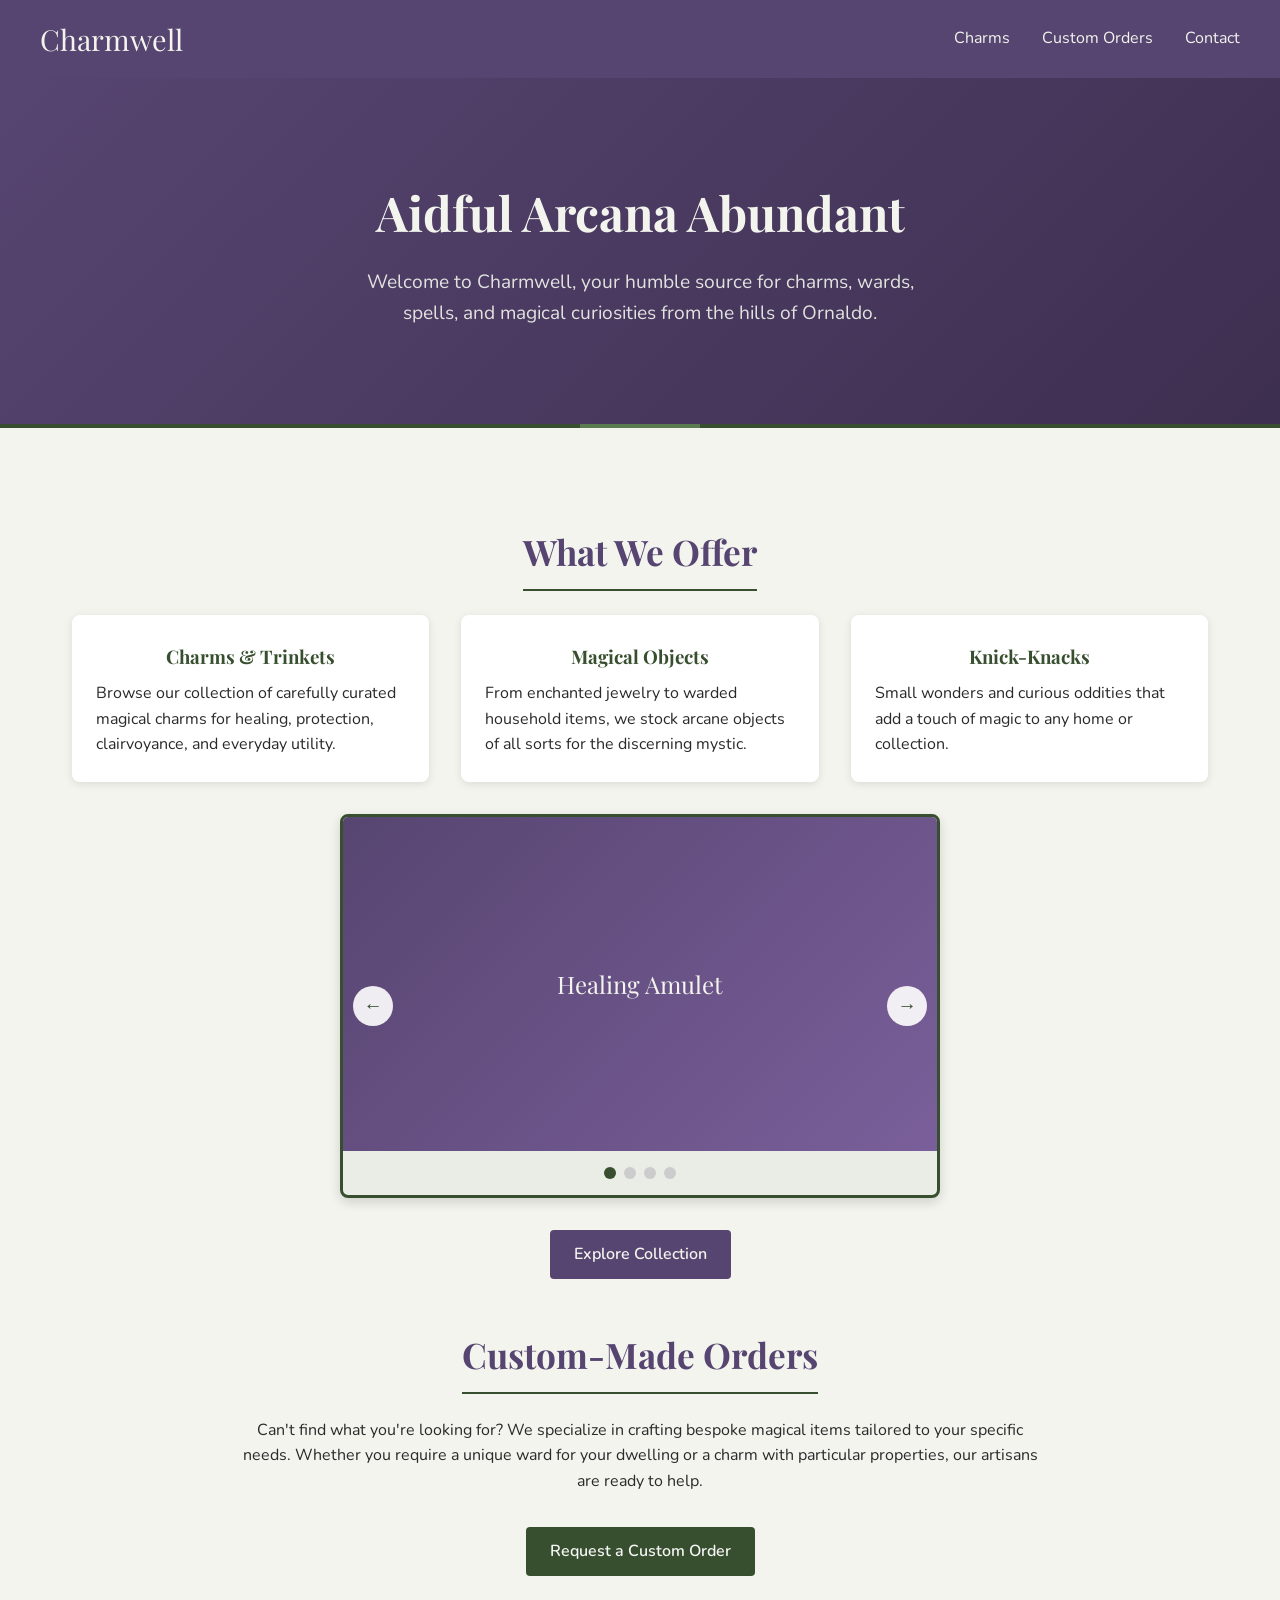
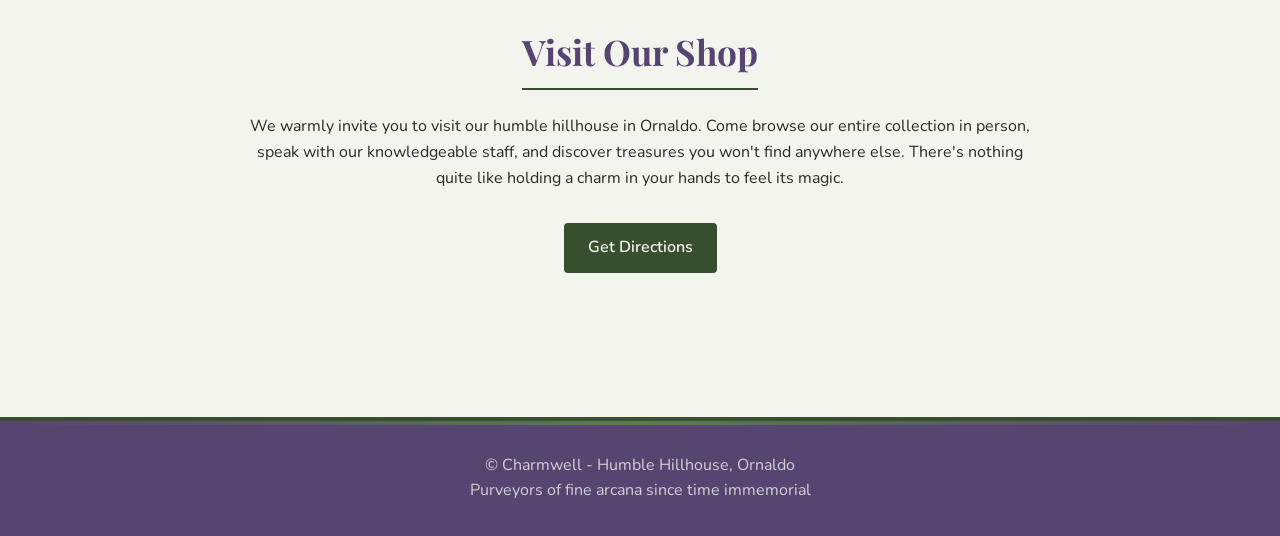
==== index.html @ 09d6711e "first commit" ====
<!DOCTYPE html>
<html lang="en">

<head>
    <meta charset="UTF-8">
    <meta name="viewport" content="width=device-width, initial-scale=1.0">
    <title>Charmwell - Aidful Arcana Abundant</title>
    <link rel="preconnect" href="https://fonts.googleapis.com">
    <link rel="preconnect" href="https://fonts.gstatic.com" crossorigin>
    <link
        href="https://fonts.googleapis.com/css2?family=Nunito:wght@400;600;700&family=Playfair+Display:wght@400;600;700&display=swap"
        rel="stylesheet">
    <link rel="stylesheet" href="styles.css">
</head>

<body>
    <header>
        <nav>
            <a href="index.html" class="logo">Charmwell</a>
            <ul class="nav-links">
                <li><a href="charms.html">Charms</a></li>
                <li><a href="custom-orders.html">Custom Orders</a></li>
                <li><a href="contact.html">Contact</a></li>
            </ul>
        </nav>
    </header>

    <section class="hero">
        <h1>Aidful Arcana Abundant</h1>
        <p>Welcome to Charmwell, your humble source for charms, wards, spells, and magical curiosities from the hills of
            Ornaldo.</p>
    </section>

    <main>
        <section>
            <h2>What We Offer</h2>
            <div class="card-grid">
                <div class="card">
                    <h3>Charms & Trinkets</h3>
                    <p>Browse our collection of carefully curated magical charms for healing, protection, clairvoyance,
                        and everyday utility.</p>
                </div>
                <div class="card">
                    <h3>Magical Objects</h3>
                    <p>From enchanted jewelry to warded household items, we stock arcane objects of all sorts for the
                        discerning mystic.</p>
                </div>
                <div class="card">
                    <h3>Knick-Knacks</h3>
                    <p>Small wonders and curious oddities that add a touch of magic to any home or collection.</p>
                </div>
            </div>

            <div class="carousel">
                <div class="carousel-track">
                    <div class="carousel-slide">Healing Amulet</div>
                    <div class="carousel-slide">Warding Stone</div>
                    <div class="carousel-slide">Clairvoyant Crystal</div>
                    <div class="carousel-slide">Enchanted Trinket</div>
                </div>
                <button class="carousel-btn prev" aria-label="Previous slide">&larr;</button>
                <button class="carousel-btn next" aria-label="Next slide">&rarr;</button>
                <div class="carousel-dots">
                    <button class="carousel-dot active" aria-label="Slide 1"></button>
                    <button class="carousel-dot" aria-label="Slide 2"></button>
                    <button class="carousel-dot" aria-label="Slide 3"></button>
                    <button class="carousel-dot" aria-label="Slide 4"></button>
                </div>
            </div>

            <p class="mt-2"><a href="charms.html" class="btn btn-primary">Explore Collection</a></p>
        </section>

        <section>
            <h2>Custom-Made Orders</h2>
            <p>Can't find what you're looking for? We specialize in crafting bespoke magical items tailored to your
                specific needs. Whether you require a unique ward for your dwelling or a charm with particular
                properties, our artisans are ready to help.</p>
            <p class="mt-2"><a href="custom-orders.html" class="btn btn-accent">Request a Custom Order</a></p>
        </section>

        <section>
            <h2>Visit Our Shop</h2>
            <p>We warmly invite you to visit our humble hillhouse in Ornaldo. Come browse our entire collection in
                person, speak with our knowledgeable staff, and discover treasures you won't find anywhere else. There's
                nothing quite like holding a charm in your hands to feel its magic.</p>
            <p class="mt-2"><a href="contact.html" class="btn btn-accent">Get Directions</a></p>
        </section>
    </main>

    <footer>
        <p>&copy; Charmwell - Humble Hillhouse, Ornaldo</p>
        <p>Purveyors of fine arcana since time immemorial</p>
    </footer>

    <script>
        const track = document.querySelector('.carousel-track');
        const slides = document.querySelectorAll('.carousel-slide');
        const dots = document.querySelectorAll('.carousel-dot');
        const prevBtn = document.querySelector('.carousel-btn.prev');
        const nextBtn = document.querySelector('.carousel-btn.next');
        let currentIndex = 0;

        function goToSlide(index) {
            if (index < 0) index = slides.length - 1;
            if (index >= slides.length) index = 0;
            currentIndex = index;
            track.style.transform = `translateX(-${currentIndex * 100}%)`;
            dots.forEach((dot, i) => {
                dot.classList.toggle('active', i === currentIndex);
            });
        }

        prevBtn.addEventListener('click', () => goToSlide(currentIndex - 1));
        nextBtn.addEventListener('click', () => goToSlide(currentIndex + 1));
        dots.forEach((dot, i) => {
            dot.addEventListener('click', () => goToSlide(i));
        });
    </script>
</body>

</html>
---- styles.css ----
/* Charmwell - Mystical Charm Shop Styles */

/* CSS Reset & Base */
*, *::before, *::after {
    box-sizing: border-box;
    margin: 0;
    padding: 0;
}

:root {
    --primary: #574571;
    --secondary: #f2f4ed;
    --accent: #374f2f;
    --text-dark: #2a2a2a;
    --text-light: #f5f5f5;
}

body {
    font-family: 'Nunito', 'Segoe UI', sans-serif;
    background-color: var(--secondary);
    color: var(--text-dark);
    line-height: 1.6;
}

h1, h2, h3, h4 {
    font-family: 'Playfair Display', 'Georgia', serif;
    color: var(--primary);
    margin-bottom: 0.5em;
}

/* Navigation */
header {
    background-color: var(--primary);
    padding: 1rem 2rem;
    position: sticky;
    top: 0;
    z-index: 100;
}

nav {
    max-width: 1200px;
    margin: 0 auto;
    display: flex;
    justify-content: space-between;
    align-items: center;
}

.logo {
    font-family: 'Playfair Display', 'Georgia', serif;
    font-size: 1.8rem;
    color: var(--secondary);
    text-decoration: none;
    transition: color 0.3s ease;
}

.logo:hover {
    color: #a8c9a0;
}

.nav-links {
    list-style: none;
    display: flex;
    gap: 2rem;
}

.nav-links a {
    color: var(--secondary);
    text-decoration: none;
    font-size: 1rem;
    transition: color 0.3s ease;
}

.nav-links a:hover {
    color: #a8c9a0;
    text-decoration: underline;
}

/* Hero Section */
.hero {
    background: linear-gradient(135deg, var(--primary) 0%, #3d2f50 100%);
    color: var(--secondary);
    text-align: center;
    padding: 6rem 2rem;
    border-bottom: 4px solid var(--accent);
    position: relative;
}

.hero::after {
    content: '';
    position: absolute;
    bottom: -4px;
    left: 50%;
    transform: translateX(-50%);
    width: 120px;
    height: 4px;
    background: #5a7a50;
}

.hero h1 {
    font-size: 3rem;
    color: var(--secondary);
    margin-bottom: 1rem;
}

.hero p {
    font-size: 1.2rem;
    max-width: 600px;
    margin: 0 auto;
    opacity: 0.9;
}

/* Main Content */
main {
    max-width: 1200px;
    margin: 0 auto;
    padding: 3rem 2rem;
}

section {
    margin-bottom: 3rem;
    text-align: center;
}

section h2 {
    border-bottom: 2px solid var(--accent);
    padding-bottom: 0.5rem;
    margin-bottom: 1.5rem;
    font-size: 2.2rem;
    display: inline-block;
}

section p {
    max-width: 800px;
    margin-left: auto;
    margin-right: auto;
}

/* Cards */
.card-grid {
    display: grid;
    grid-template-columns: repeat(auto-fit, minmax(280px, 1fr));
    gap: 2rem;
}

.card {
    background: white;
    border-radius: 8px;
    padding: 1.5rem;
    box-shadow: 0 2px 8px rgba(0, 0, 0, 0.1);
    transition: transform 0.3s ease, box-shadow 0.3s ease, border-color 0.3s ease;
    border-top: 3px solid transparent;
}

.card:hover {
    transform: translateY(-4px);
    box-shadow: 0 4px 16px rgba(0, 0, 0, 0.15);
    border-top-color: var(--accent);
}

.card h3 {
    color: var(--accent);
}

.card p {
    text-align: left;
}

/* Carousel */
.carousel {
    position: relative;
    max-width: 600px;
    margin: 2rem auto;
    overflow: hidden;
    border-radius: 8px;
    box-shadow: 0 4px 12px rgba(0, 0, 0, 0.15);
    border: 3px solid var(--accent);
}

.carousel-track {
    display: flex;
    transition: transform 0.4s ease-in-out;
}

.carousel-slide {
    min-width: 100%;
    aspect-ratio: 16 / 9;
    background-color: var(--primary);
    display: flex;
    align-items: center;
    justify-content: center;
    color: var(--secondary);
    font-family: 'Playfair Display', Georgia, serif;
    font-size: 1.5rem;
}

.carousel-slide:nth-child(1) { background: linear-gradient(135deg, #574571 0%, #7a5f9a 100%); }
.carousel-slide:nth-child(2) { background: linear-gradient(135deg, #374f2f 0%, #5a7a50 100%); }
.carousel-slide:nth-child(3) { background: linear-gradient(135deg, #4a4a6a 0%, #6b6b8a 100%); }
.carousel-slide:nth-child(4) { background: linear-gradient(135deg, #5a4a3a 0%, #7a6a5a 100%); }

.carousel-btn {
    position: absolute;
    top: 50%;
    transform: translateY(-50%);
    background: rgba(255, 255, 255, 0.9);
    color: var(--accent);
    border: none;
    width: 40px;
    height: 40px;
    border-radius: 50%;
    font-size: 1.2rem;
    cursor: pointer;
    transition: background 0.3s ease, color 0.3s ease;
    z-index: 10;
}

.carousel-btn:hover {
    background: var(--accent);
    color: white;
}

.carousel-btn.prev { left: 10px; }
.carousel-btn.next { right: 10px; }

.carousel-dots {
    display: flex;
    justify-content: center;
    gap: 0.5rem;
    padding: 1rem 0;
    background: rgba(0, 0, 0, 0.03);
}

.carousel-dot {
    width: 12px;
    height: 12px;
    border-radius: 50%;
    background: #ccc;
    border: none;
    cursor: pointer;
    transition: background 0.3s ease;
}

.carousel-dot:hover {
    background: #999;
}

.carousel-dot.active {
    background: var(--accent);
}

/* Buttons */
.btn {
    display: inline-block;
    padding: 0.75rem 1.5rem;
    border-radius: 4px;
    text-decoration: none;
    font-weight: 600;
    transition: background-color 0.3s ease;
    cursor: pointer;
    border: none;
}

.btn-primary {
    background-color: var(--primary);
    color: var(--secondary);
}

.btn-primary:hover {
    background-color: #463859;
}

.btn-accent {
    background-color: var(--accent);
    color: var(--text-light);
}

.btn-accent:hover {
    background-color: #2a3d24;
}

/* Forms */
form {
    background: white;
    padding: 2rem;
    border-radius: 8px;
    box-shadow: 0 2px 8px rgba(0, 0, 0, 0.1);
}

.form-group {
    margin-bottom: 1.5rem;
}

label {
    display: block;
    margin-bottom: 0.5rem;
    font-weight: 600;
    color: var(--primary);
}

input, textarea, select {
    width: 100%;
    padding: 0.75rem;
    border: 1px solid #ccc;
    border-radius: 4px;
    font-family: inherit;
    font-size: 1rem;
}

input:focus, textarea:focus, select:focus {
    outline: none;
    border-color: var(--primary);
    box-shadow: 0 0 0 2px rgba(87, 69, 113, 0.2);
}

textarea {
    min-height: 120px;
    resize: vertical;
}

/* Rarity Badges */
.rarity {
    display: inline-block;
    padding: 0.25rem 0.75rem;
    border-radius: 20px;
    font-size: 0.8rem;
    font-weight: 600;
    text-transform: uppercase;
}

.rarity-common { background: #e0e0e0; color: #444; }
.rarity-uncommon { background: #22c55e; color: #052e16; }
.rarity-rare { background: #3b82f6; color: #fff; }
.rarity-epic { background: #ec4899; color: #fff; }
.rarity-legendary { background: linear-gradient(135deg, #fbbf24 0%, #f59e0b 100%); color: #451a03; }

/* Charms Grid */
.charm-item {
    background: white;
    border-radius: 8px;
    overflow: hidden;
    box-shadow: 0 2px 8px rgba(0, 0, 0, 0.1);
    transition: transform 0.3s ease, box-shadow 0.3s ease;
}

.charm-item:hover {
    transform: translateY(-4px);
    box-shadow: 0 6px 20px rgba(0, 0, 0, 0.15);
}

.charm-item h4 {
    padding: 0.5rem 0.75rem 0;
    font-size: 0.9rem;
    color: var(--accent);
    margin-bottom: 0;
}

.charm-image {
    position: relative;
    aspect-ratio: 1;
    background: linear-gradient(135deg, #d4d0e0 0%, #b8b4c4 100%);
    display: flex;
    align-items: center;
    justify-content: center;
    color: var(--primary);
    font-family: 'Playfair Display', Georgia, serif;
    font-size: 2rem;
    opacity: 0.7;
}

/* Rarity border gradients */
.charm-image.common {
    border: 3px solid #a0a0a0;
}

.charm-image.uncommon {
    border: 3px solid transparent;
    background:
        linear-gradient(135deg, #d4d0e0 0%, #b8b4c4 100%) padding-box,
        linear-gradient(135deg, #22c55e 0%, #16a34a 100%) border-box;
}

.charm-image.rare {
    border: 3px solid transparent;
    background:
        linear-gradient(135deg, #d4d0e0 0%, #b8b4c4 100%) padding-box,
        linear-gradient(135deg, #3b82f6 0%, #1d4ed8 100%) border-box;
}

.charm-image.epic {
    border: 3px solid transparent;
    background:
        linear-gradient(135deg, #d4d0e0 0%, #b8b4c4 100%) padding-box,
        linear-gradient(135deg, #ec4899 0%, #db2777 100%) border-box;
}

.charm-image.legendary {
    border: 4px solid transparent;
    background:
        linear-gradient(135deg, #d4d0e0 0%, #b8b4c4 100%) padding-box,
        linear-gradient(135deg, #fbbf24 0%, #f59e0b 50%, #fbbf24 100%) border-box;
}

.charm-item p {
    padding: 0.4rem 0.75rem 0.75rem;
    font-size: 0.8rem;
    color: #666;
    margin: 0;
    line-height: 1.4;
}

/* Page Header (smaller hero for subpages) */
.page-header {
    background: linear-gradient(135deg, var(--primary) 0%, #3d2f50 100%);
    color: var(--secondary);
    text-align: center;
    padding: 3rem 2rem;
    border-bottom: 4px solid var(--accent);
}

.page-header h1 {
    font-size: 2.5rem;
    color: var(--secondary);
    margin-bottom: 0.5rem;
}

.page-header p {
    font-size: 1.1rem;
    opacity: 0.9;
    max-width: 600px;
    margin: 0 auto;
}

/* Category sections */
.category-section {
    margin-bottom: 2rem;
    background: #d8ddd0;
    border-radius: 12px;
    padding: 1.5rem 2rem 2rem;
    box-shadow: 0 2px 12px rgba(0, 0, 0, 0.08);
    border-left: 4px solid var(--accent);
    text-align: left;
}

.section-header {
    display: flex;
    align-items: center;
    justify-content: space-between;
    margin-bottom: 1.25rem;
}

.section-header h2 {
    text-align: left;
    display: inline-block;
    border-bottom: none;
    padding-bottom: 0;
    margin-bottom: 0;
    font-size: 1.6rem;
    position: relative;
}

.section-header h2::after {
    content: '';
    position: absolute;
    bottom: -4px;
    left: 0;
    width: 100%;
    height: 3px;
    background: var(--accent);
    border-radius: 2px;
}

.section-nav {
    display: flex;
    align-items: center;
    gap: 0.5rem;
}

.scroll-btn {
    width: 36px;
    height: 36px;
    border-radius: 50%;
    border: 2px solid var(--accent);
    background: transparent;
    color: var(--accent);
    font-size: 1rem;
    cursor: pointer;
    transition: all 0.2s ease;
    display: flex;
    align-items: center;
    justify-content: center;
}

.scroll-btn:hover {
    background: var(--accent);
    color: white;
}

.charms-wrapper {
    position: relative;
}

.charms-grid {
    display: flex;
    gap: 1.5rem;
    overflow-x: auto;
    scroll-behavior: smooth;
    padding-bottom: 0.5rem;
    scrollbar-width: none;
    -ms-overflow-style: none;
}

.charms-grid::-webkit-scrollbar {
    display: none;
}

.charm-item {
    min-width: 180px;
    max-width: 180px;
    flex-shrink: 0;
}

/* Responsive Charms Grid */
@media (max-width: 768px) {
    .page-header h1 {
        font-size: 2rem;
    }

    .charm-item {
        min-width: 160px;
        max-width: 160px;
    }

    .section-header {
        flex-wrap: wrap;
        gap: 1rem;
    }
}

@media (max-width: 480px) {
    .charm-item {
        min-width: 140px;
        max-width: 140px;
    }

    .category-section {
        padding: 1rem 1.25rem 1.5rem;
    }
}

/* Custom Orders Page */
.custom-order-layout {
    display: grid;
    grid-template-columns: 1fr 320px;
    gap: 2rem;
    align-items: start;
}

.order-form-section {
    background: white;
    border-radius: 12px;
    padding: 2rem;
    box-shadow: 0 2px 12px rgba(0, 0, 0, 0.08);
    border-left: 4px solid var(--accent);
}

.order-form-section h2 {
    margin-bottom: 1.5rem;
    font-size: 1.6rem;
    position: relative;
    display: inline-block;
}

.order-form-section h2::after {
    content: '';
    position: absolute;
    bottom: -4px;
    left: 0;
    width: 100%;
    height: 3px;
    background: var(--accent);
    border-radius: 2px;
}

.order-form {
    background: transparent;
    padding: 0;
    box-shadow: none;
}

.pricing-guide {
    display: flex;
    flex-direction: column;
    gap: 1rem;
}

.pricing-guide h2 {
    font-size: 1.4rem;
    margin-bottom: 0.5rem;
}

.guide-card {
    background: #d8ddd0;
    border-radius: 10px;
    padding: 1.25rem;
    border-left: 3px solid var(--accent);
}

.guide-card h3 {
    font-size: 1rem;
    color: var(--accent);
    margin-bottom: 0.75rem;
}

.guide-card ul {
    list-style: none;
    padding: 0;
    margin: 0;
}

.guide-card li {
    font-size: 0.9rem;
    padding: 0.3rem 0;
    padding-left: 1rem;
    position: relative;
}

.guide-card li::before {
    content: '•';
    position: absolute;
    left: 0;
    color: var(--accent);
}

.guide-card p {
    font-size: 0.9rem;
    line-height: 1.5;
}

@media (max-width: 900px) {
    .custom-order-layout {
        grid-template-columns: 1fr;
    }

    .pricing-guide {
        order: -1;
        display: grid;
        grid-template-columns: repeat(2, 1fr);
        gap: 1rem;
    }

    .pricing-guide h2 {
        grid-column: 1 / -1;
    }
}

@media (max-width: 600px) {
    .pricing-guide {
        grid-template-columns: 1fr;
    }
}

/* Contact Page */
.contact-layout {
    display: grid;
    grid-template-columns: 1fr 360px;
    gap: 2rem;
    align-items: start;
}

.contact-form-section {
    background: white;
    border-radius: 12px;
    padding: 2rem;
    box-shadow: 0 2px 12px rgba(0, 0, 0, 0.08);
    border-left: 4px solid var(--accent);
}

.contact-form-section h2 {
    margin-bottom: 1.5rem;
    font-size: 1.6rem;
    position: relative;
    display: inline-block;
}

.contact-form-section h2::after {
    content: '';
    position: absolute;
    bottom: -4px;
    left: 0;
    width: 100%;
    height: 3px;
    background: var(--accent);
    border-radius: 2px;
}

.contact-form {
    background: transparent;
    padding: 0;
    box-shadow: none;
}

.contact-info {
    display: flex;
    flex-direction: column;
    gap: 1rem;
}

.info-card {
    background: #d8ddd0;
    border-radius: 10px;
    padding: 1.25rem;
    border-left: 3px solid var(--accent);
}

.info-card h3 {
    font-size: 1.1rem;
    color: var(--accent);
    margin-bottom: 0.75rem;
}

.info-card .address {
    line-height: 1.6;
}

.hours-list {
    list-style: none;
    padding: 0;
    margin: 0;
}

.hours-list li {
    display: flex;
    justify-content: space-between;
    padding: 0.4rem 0;
    font-size: 0.95rem;
    border-bottom: 1px solid rgba(55, 79, 47, 0.15);
}

.hours-list li:last-child {
    border-bottom: none;
}

.hours-note {
    font-size: 0.85rem;
    color: #666;
    margin-top: 0.75rem;
    font-style: italic;
}

.contact-methods {
    list-style: none;
    padding: 0;
    margin: 0;
}

.contact-methods li {
    padding: 0.4rem 0;
    font-size: 0.95rem;
}

.map-section {
    margin-top: 2rem;
}

.map-section h2 {
    font-size: 1.6rem;
    margin-bottom: 1rem;
    position: relative;
    display: inline-block;
}

.map-section h2::after {
    content: '';
    position: absolute;
    bottom: -4px;
    left: 0;
    width: 100%;
    height: 3px;
    background: var(--accent);
    border-radius: 2px;
}

.map-placeholder {
    background: #d8ddd0;
    border-radius: 12px;
    height: 300px;
    display: flex;
    align-items: center;
    justify-content: center;
    border: 3px solid var(--accent);
}

.map-content {
    text-align: center;
    color: var(--primary);
}

.map-icon {
    font-size: 3rem;
    display: block;
    margin-bottom: 0.5rem;
}

.map-content p {
    font-family: 'Playfair Display', Georgia, serif;
    font-size: 1.2rem;
    margin: 0;
}

.map-subtitle {
    font-size: 1rem !important;
    opacity: 0.7;
    margin-top: 0.25rem !important;
}

.map-directions {
    margin-top: 1rem;
    font-size: 0.95rem;
    color: #555;
    text-align: center;
}

@media (max-width: 900px) {
    .contact-layout {
        grid-template-columns: 1fr;
    }

    .contact-info {
        display: grid;
        grid-template-columns: repeat(3, 1fr);
        gap: 1rem;
    }
}

@media (max-width: 700px) {
    .contact-info {
        grid-template-columns: 1fr;
    }
}

/* Footer */
footer {
    background-color: var(--primary);
    color: var(--secondary);
    text-align: center;
    padding: 2rem;
    margin-top: 3rem;
    border-top: 4px solid var(--accent);
    position: relative;
}

footer::before {
    content: '';
    position: absolute;
    top: 0;
    left: 0;
    right: 0;
    height: 4px;
    background: linear-gradient(90deg, transparent, #5a7a50, transparent);
}

footer p {
    opacity: 0.8;
}

/* Utility */
.text-center { text-align: center; }
.mt-2 { margin-top: 2rem; }
.mb-2 { margin-bottom: 2rem; }

/* Responsive */
@media (max-width: 768px) {
    .hero h1 {
        font-size: 2rem;
    }

    .nav-links {
        gap: 1rem;
    }

    nav {
        flex-direction: column;
        gap: 1rem;
    }
}
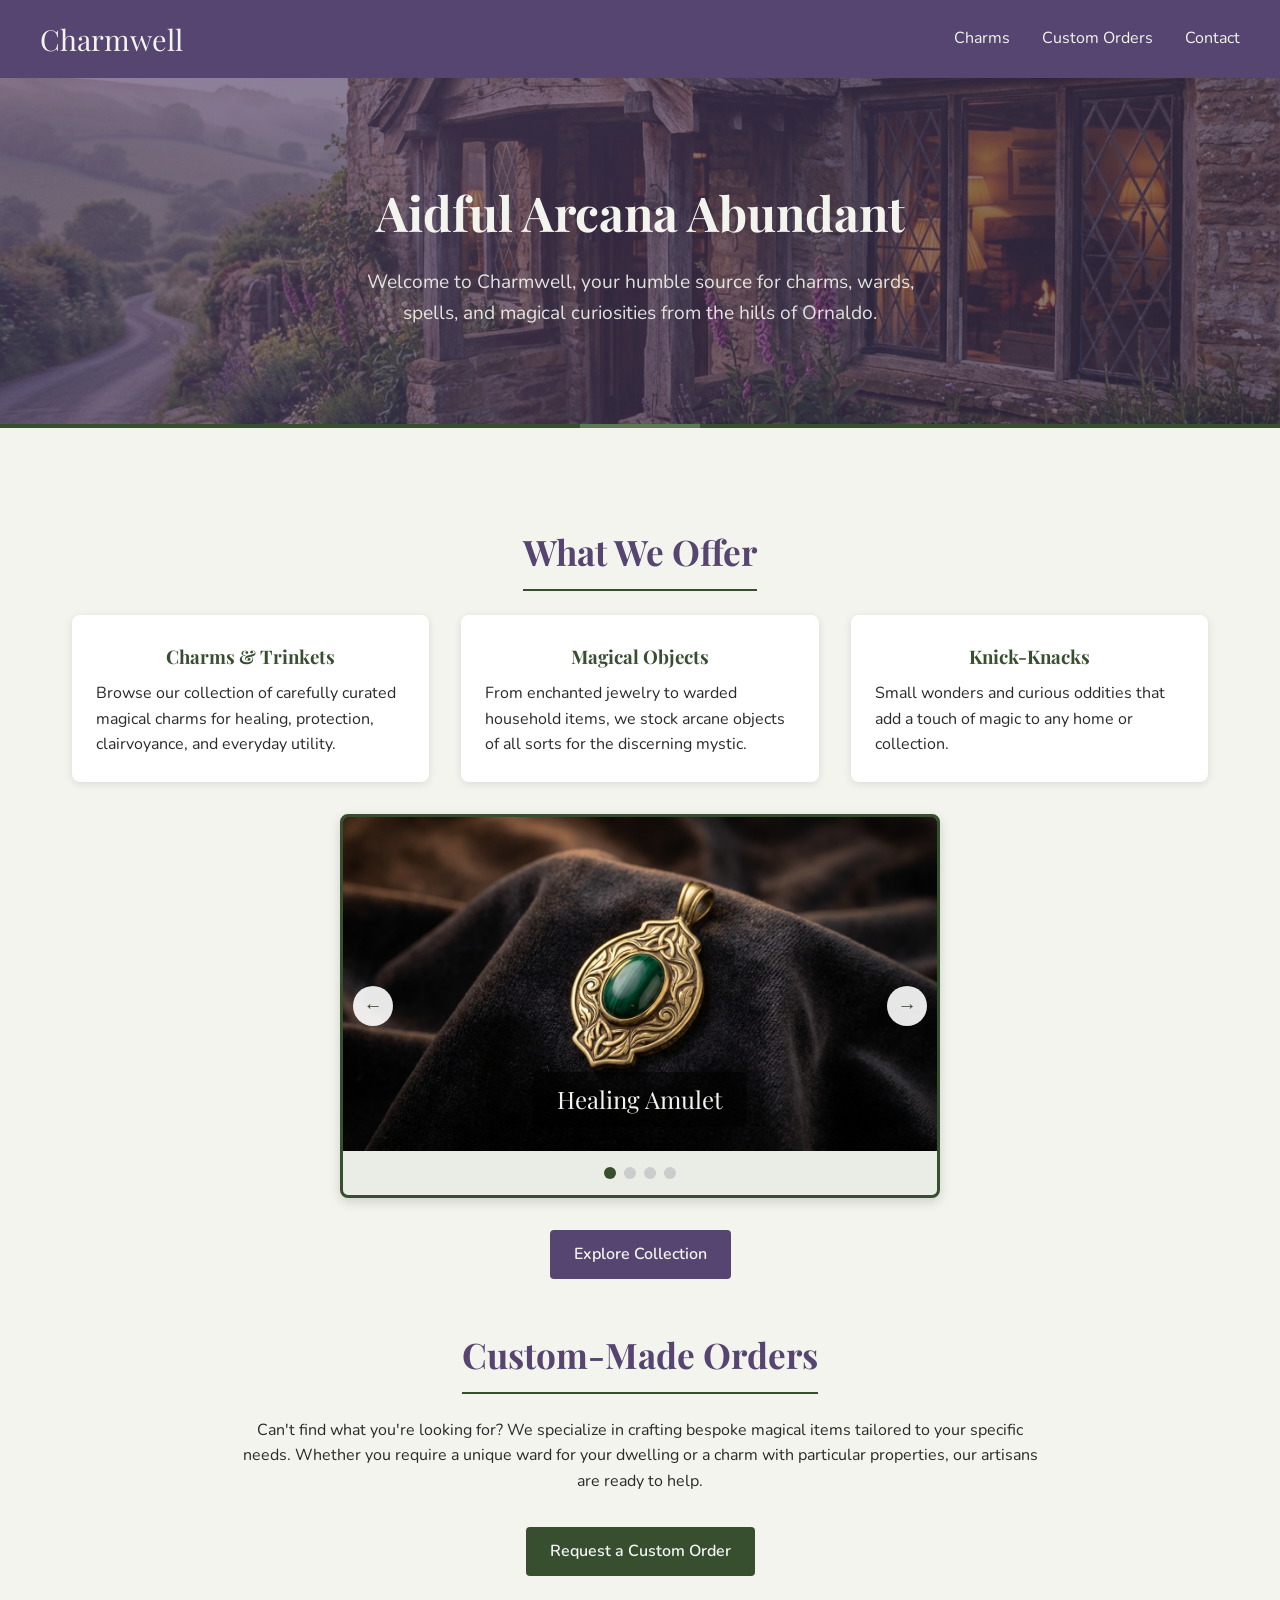
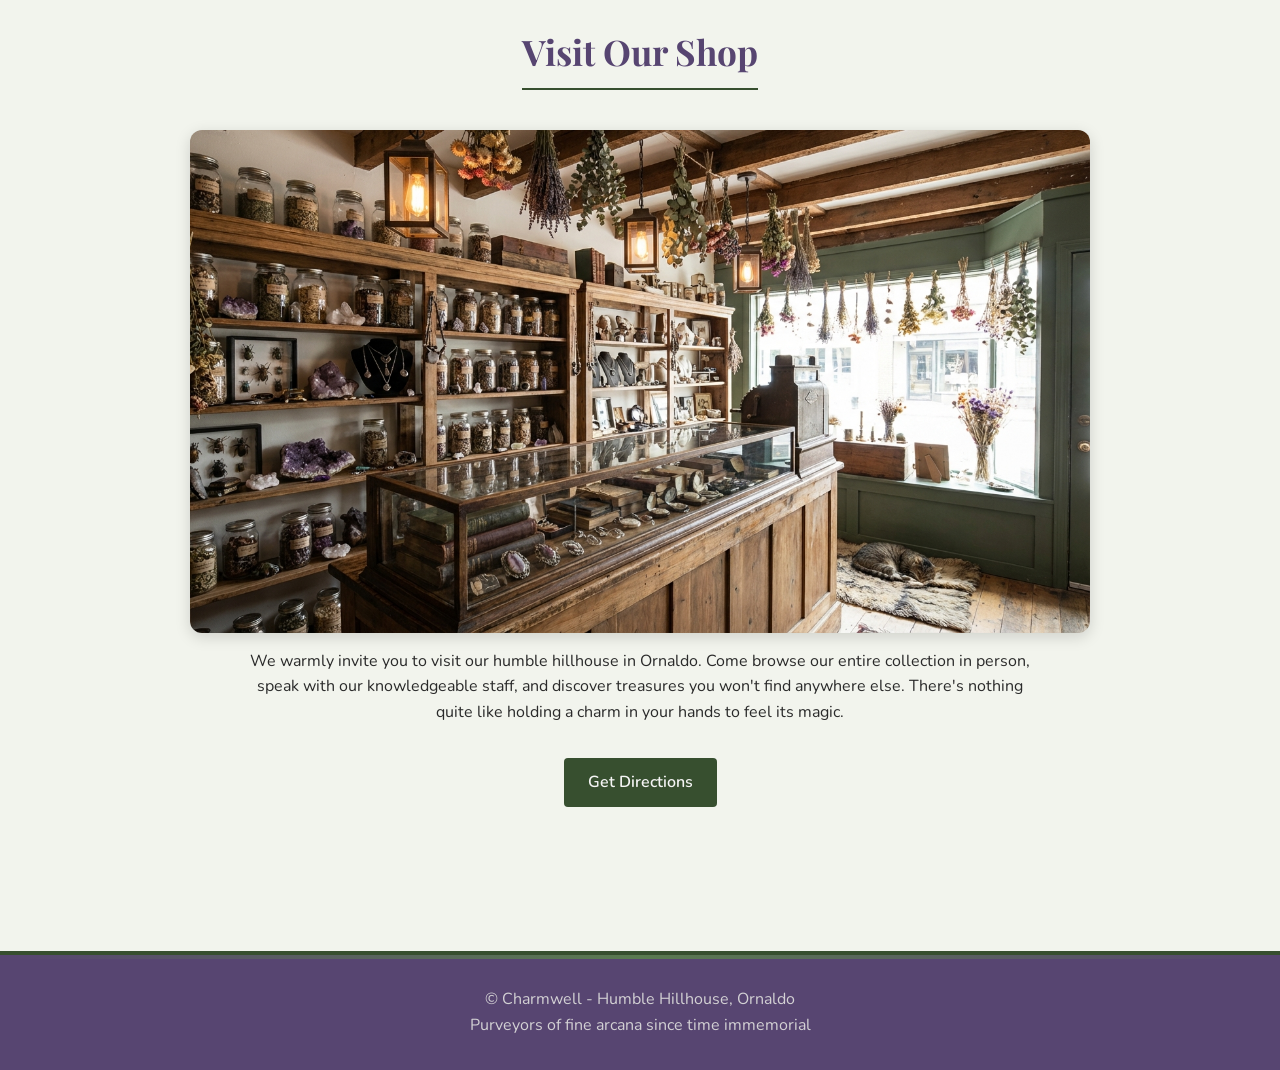
==== commit 385cd69b: "Add images, env config, and gitignore for secret management Added generated images for hero banner, " ====
--- a/index.html
+++ b/index.html
@@ -53,7 +53,10 @@
 
             <div class="carousel">
                 <div class="carousel-track">
-                    <div class="carousel-slide">Healing Amulet</div>
+                    <div class="carousel-slide">
+                        <img src="images/healing-amulet.png" alt="Healing Amulet - A glowing golden amulet with a green gemstone">
+                        <p>Healing Amulet</p>
+                    </div>
                     <div class="carousel-slide">Warding Stone</div>
                     <div class="carousel-slide">Clairvoyant Crystal</div>
                     <div class="carousel-slide">Enchanted Trinket</div>
@@ -81,6 +84,7 @@
 
         <section>
             <h2>Visit Our Shop</h2>
+            <img src="images/store-interior.png" alt="Inside the Charmwell shop - A cozy hillhouse filled with magical charms and enchanted items" class="store-image">
             <p>We warmly invite you to visit our humble hillhouse in Ornaldo. Come browse our entire collection in
                 person, speak with our knowledgeable staff, and discover treasures you won't find anywhere else. There's
                 nothing quite like holding a charm in your hands to feel its magic.</p>
--- a/styles.css
+++ b/styles.css
@@ -77,7 +77,10 @@
 
 /* Hero Section */
 .hero {
-    background: linear-gradient(135deg, var(--primary) 0%, #3d2f50 100%);
+    background: linear-gradient(135deg, rgba(87, 69, 113, 0.65) 0%, rgba(61, 47, 80, 0.65) 100%),
+                url('images/hero-banner.png');
+    background-size: cover;
+    background-position: center;
     color: var(--secondary);
     text-align: center;
     padding: 6rem 2rem;
@@ -186,11 +189,36 @@
     aspect-ratio: 16 / 9;
     background-color: var(--primary);
     display: flex;
+    flex-direction: column;
     align-items: center;
     justify-content: center;
     color: var(--secondary);
     font-family: 'Playfair Display', Georgia, serif;
     font-size: 1.5rem;
+    overflow: hidden;
+}
+
+.carousel-slide img {
+    width: 100%;
+    height: 100%;
+    object-fit: cover;
+    position: absolute;
+    top: 0;
+    left: 0;
+}
+
+.carousel-slide:has(img) {
+    position: relative;
+}
+
+.carousel-slide p {
+    position: relative;
+    z-index: 1;
+    background: rgba(0, 0, 0, 0.5);
+    padding: 0.5rem 1.5rem;
+    border-radius: 6px;
+    margin-top: auto;
+    margin-bottom: 1.5rem;
 }
 
 .carousel-slide:nth-child(1) { background: linear-gradient(135deg, #574571 0%, #7a5f9a 100%); }
@@ -838,6 +866,16 @@
     }
 }
 
+/* Store Image */
+.store-image {
+    width: 100%;
+    max-width: 900px;
+    border-radius: 12px;
+    margin: 1rem auto;
+    display: block;
+    box-shadow: 0 4px 15px rgba(0, 0, 0, 0.15);
+}
+
 /* Footer */
 footer {
     background-color: var(--primary);
